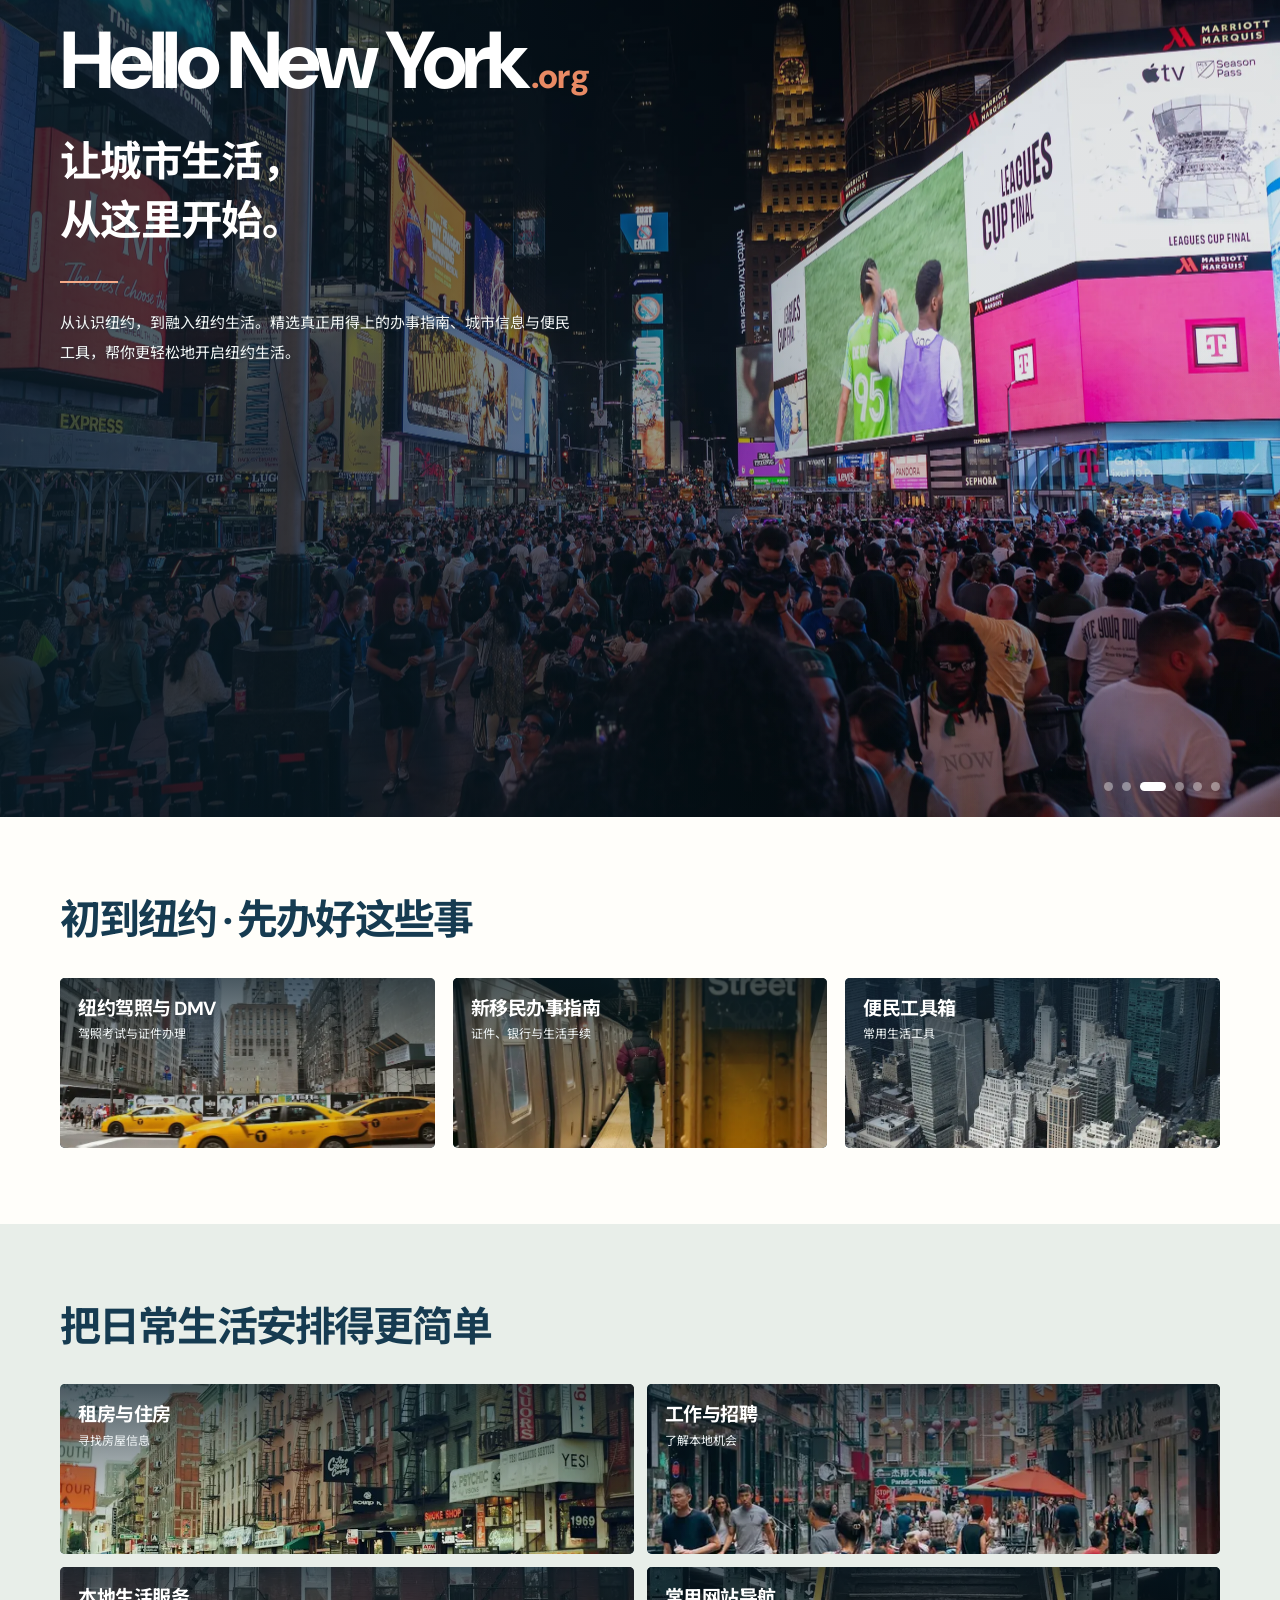
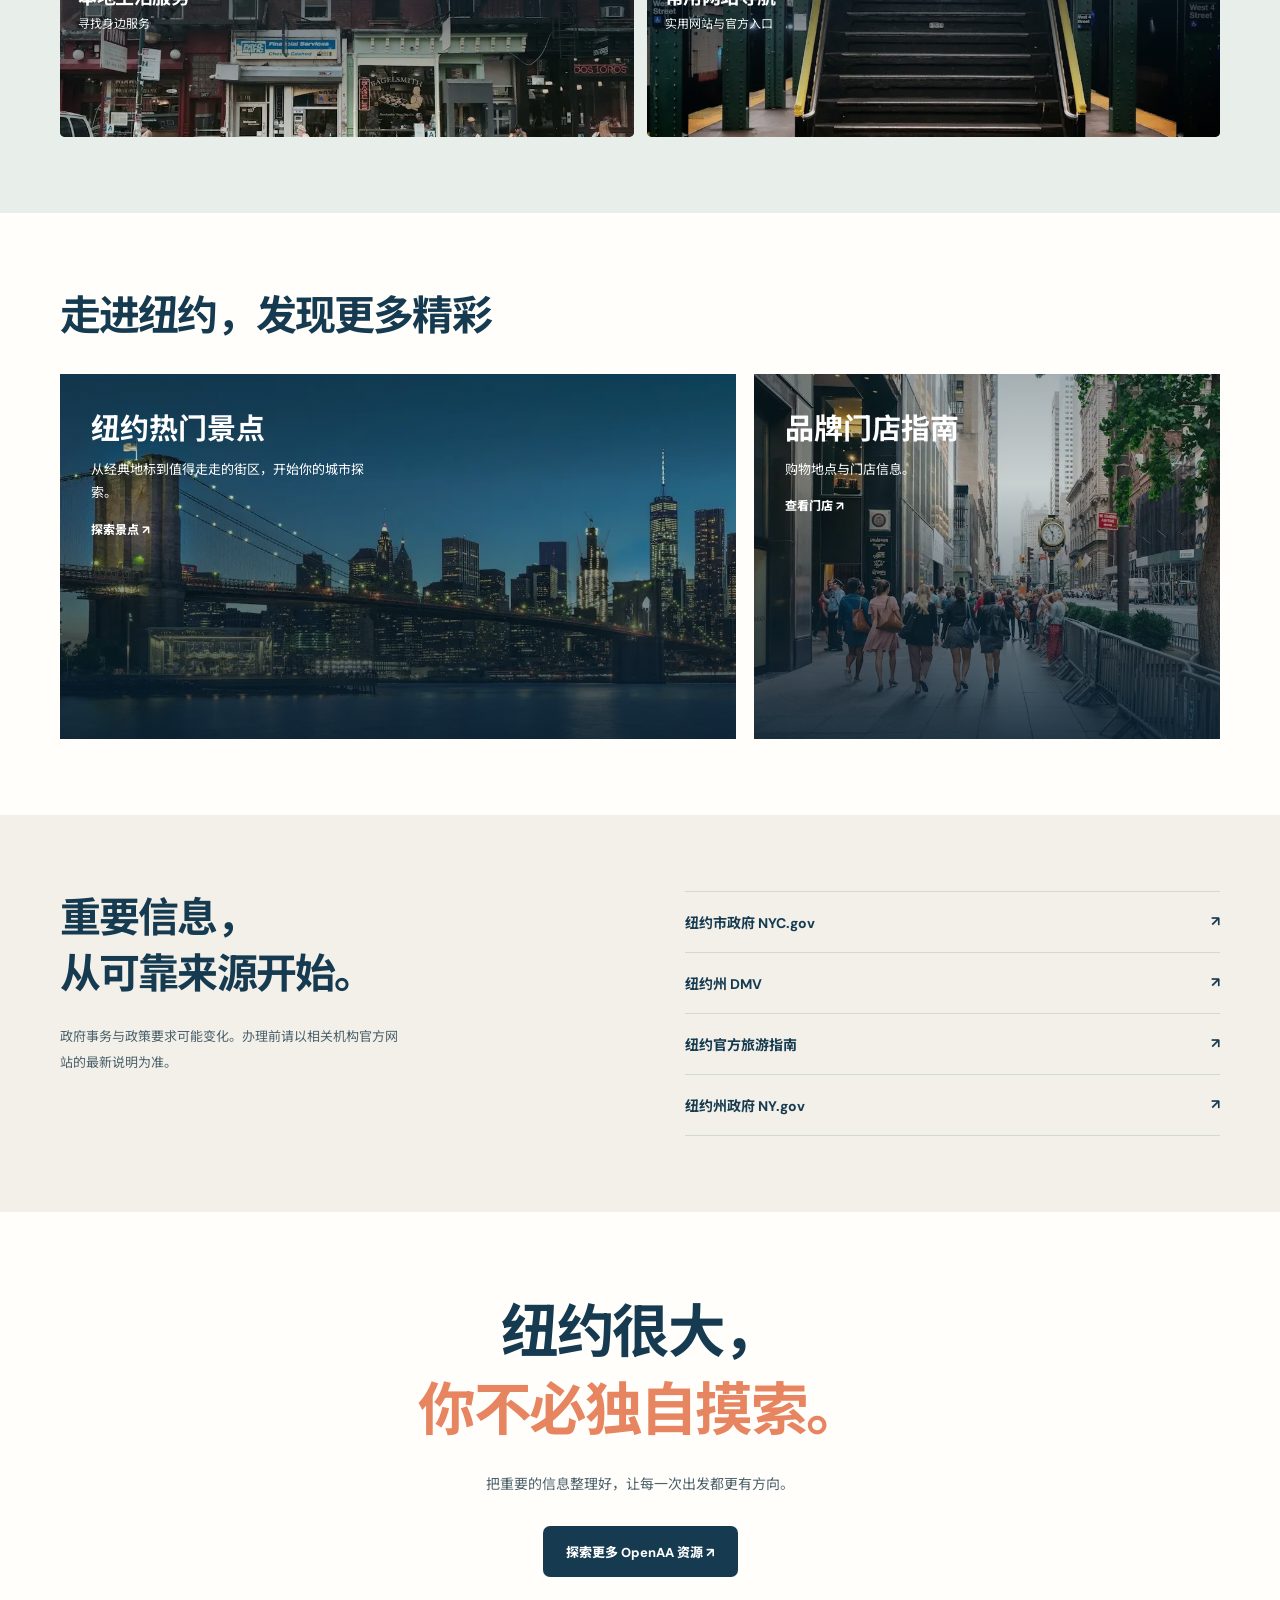
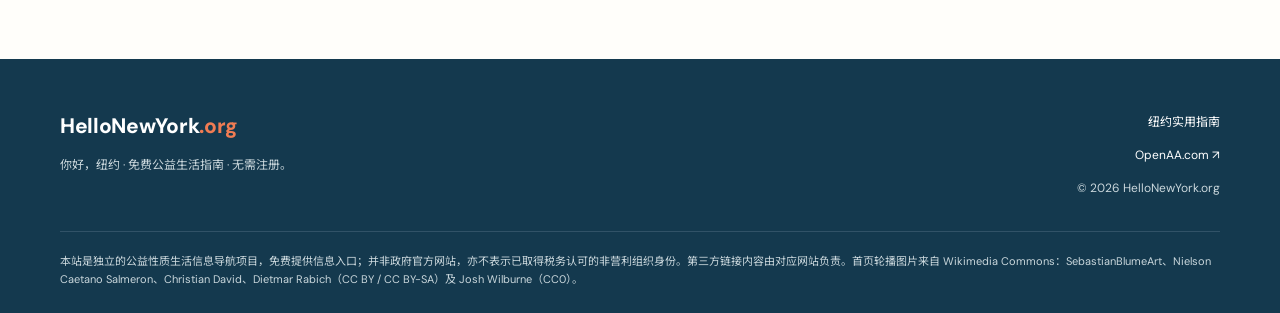
==== index.html @ 88aa9545 "Nav active states: homepage scrollspy, guide-page highlight, sticky category tabs" ====
<!doctype html>
<html lang="zh-CN">
<head>
<meta charset="utf-8"><meta name="viewport" content="width=device-width,initial-scale=1">
<title>HelloNewYork.org｜你好，纽约｜免费公益生活指南</title>
<meta name="description" content="HelloNewYork.org 你好，纽约：免费公益生活信息导航。精选纽约证件办理、交通、住房、城市探索及实用工具，无需注册。">
<meta name="google-site-verification" content="jrJEYKzLjty7WLFFd8R6SQnuFxfJma-jCcTouEdV84M">
<meta name="theme-color" content="#163b51"><link rel="canonical" href="https://hellonewyork.org/">
<link rel="icon" type="image/svg+xml" href="./favicon.svg">
<link rel="icon" type="image/png" sizes="32x32" href="./favicon-32.png">
<link rel="apple-touch-icon" sizes="192x192" href="./icon-192.png">
<link rel="manifest" href="./site.webmanifest">
<link rel="preload" as="image" href="./assets/hero.webp">
<meta property="og:type" content="website"><meta property="og:title" content="HelloNewYork.org｜你好，纽约"><meta property="og:description" content="免费的纽约公益生活指南，从认识纽约，到融入纽约生活。"><meta property="og:url" content="https://hellonewyork.org/">
<meta property="og:image" content="https://hellonewyork.org/og-image.jpg"><meta property="og:image:width" content="1200"><meta property="og:image:height" content="630"><meta property="og:image:alt" content="Hello New York 纽约生活指南分享封面">
<meta name="twitter:card" content="summary_large_image"><meta name="twitter:image" content="https://hellonewyork.org/og-image.jpg">
<link rel="stylesheet" href="./styles.css?v=20261113">
<script type="application/ld+json">{"@context":"https://schema.org","@type":"WebSite","name":"Hello New York","alternateName":"你好，纽约","url":"https://hellonewyork.org/","description":"纽约生活与新移民实用指南","inLanguage":["zh-CN","en"]}</script>
</head>
<body>
<a class="skip" href="#main">跳到正文</a>
<!-- SITE_HEADER -->
<main id="main">
<section class="hero hero-full" id="top" aria-labelledby="hero-heading">
<div class="hero-slides">
<img class="hero-photo is-active" src="./assets/hero.webp" alt="纽约曼哈顿天际线与布鲁克林大桥" width="1800" height="1100" fetchpriority="high">
<img class="hero-photo" src="./assets/hero-liberty.webp" alt="黄昏时分的自由女神像与曼哈顿天际线" width="2560" height="1707" loading="lazy" decoding="async">
<img class="hero-photo" src="./assets/hero-times-square.webp" alt="纽约时代广场夜景与人群" width="2560" height="1707" loading="lazy" decoding="async">
<img class="hero-photo" src="./assets/hero-central-park.webp" alt="中央公园弓桥与湖面" width="2560" height="1707" loading="lazy" decoding="async">
<img class="hero-photo" src="./assets/hero-brooklyn-bridge.webp" alt="布鲁克林大桥步行道与桥塔" width="2560" height="1707" loading="lazy" decoding="async">
<img class="hero-photo" src="./assets/hero-midtown.webp" alt="曼哈顿中城高空全景" width="2560" height="1707" loading="lazy" decoding="async">
</div>
<div class="wrap hero-overlay"><div class="hero-copy">
<h1 id="hero-heading"><span class="hero-english">Hello New York<span class="hero-org">.org</span></span><span class="hero-slogan">让城市生活，<br>从这里开始。</span></h1>
<div class="hero-rule" aria-hidden="true"></div>
<p class="hero-text">从认识纽约，到融入纽约生活。精选真正用得上的办事指南、城市信息与便民工具，帮你更轻松地开启纽约生活。</p>
</div></div>
<div class="hero-dots" aria-label="大图切换">
<button type="button" class="hero-dot is-active" aria-label="第 1 张：曼哈顿天际线与布鲁克林大桥"></button>
<button type="button" class="hero-dot" aria-label="第 2 张：黄昏的自由女神与曼哈顿"></button>
<button type="button" class="hero-dot" aria-label="第 3 张：时代广场夜景"></button>
<button type="button" class="hero-dot" aria-label="第 4 张：中央公园弓桥"></button>
<button type="button" class="hero-dot" aria-label="第 5 张：布鲁克林大桥步行道"></button>
<button type="button" class="hero-dot" aria-label="第 6 张：曼哈顿中城高空全景"></button>
</div>
</section>
<!-- HOME_GUIDE_CATEGORIES -->
<section class="section wrap" id="start"><div class="section-head"><div><h2>初到纽约 · 先办好这些事</h2></div></div>
<div class="cards">
<a class="photo-card" href="https://openaa.com/dmv" target="_blank" rel="noopener"><img src="./assets/dmv.webp" alt="纽约街头行驶的黄色出租车" width="850" height="638" loading="lazy"><div><h3>纽约驾照与 DMV</h3><p>驾照考试与证件办理</p></div><span class="photo-arrow" aria-hidden="true">↗</span></a>
<a class="photo-card" href="https://go.openaa.com/guides/" target="_blank" rel="noopener"><img src="./assets/newcomer.webp" alt="纽约地铁站日常生活场景" width="850" height="638" loading="lazy"><div><h3>新移民办事指南</h3><p>证件、银行与生活手续</p></div><span class="photo-arrow" aria-hidden="true">↗</span></a>
<a class="photo-card" href="https://tools.openaa.com/" target="_blank" rel="noopener"><img src="./assets/tools.webp" alt="俯瞰纽约曼哈顿城市建筑" width="850" height="638" loading="lazy"><div><h3>便民工具箱</h3><p>常用生活工具</p></div><span class="photo-arrow" aria-hidden="true">↗</span></a>
</div></section>
<section class="band" id="life"><div class="wrap"><div class="section-head"><div><h2>把日常生活安排得更简单</h2></div></div><div class="topics">
<a class="photo-card" href="https://openaa.com/housing" target="_blank" rel="noopener"><img src="./assets/housing.webp" alt="纽约街区住宅与临街商铺" width="950" height="633" loading="lazy"><div><h3>租房与住房</h3><p>寻找房屋信息</p></div><span class="photo-arrow" aria-hidden="true">↗</span></a>
<a class="photo-card" href="https://openaa.com/jobs" target="_blank" rel="noopener"><img src="./assets/jobs.webp" alt="纽约华埠街道上的餐饮与社区活动" width="950" height="633" loading="lazy"><div><h3>工作与招聘</h3><p>了解本地机会</p></div><span class="photo-arrow" aria-hidden="true">↗</span></a>
<a class="photo-card" href="https://openaa.com/services" target="_blank" rel="noopener"><img src="./assets/services.webp" alt="纽约社区街道与本地商店" width="950" height="633" loading="lazy"><div><h3>本地生活服务</h3><p>寻找身边服务</p></div><span class="photo-arrow" aria-hidden="true">↗</span></a>
<a class="photo-card" href="https://openaa.com/navigation" target="_blank" rel="noopener"><img src="./assets/navigation.webp" alt="纽约地铁站出入口及线路标识" width="950" height="633" loading="lazy"><div><h3>常用网站导航</h3><p>实用网站与官方入口</p></div><span class="photo-arrow" aria-hidden="true">↗</span></a>
</div></div></section>
<section class="section wrap" id="explore"><div class="section-head"><div><h2>走进纽约，发现更多精彩</h2></div></div><div class="explore-grid">
<a class="feature big" href="https://tools.openaa.com/usa/nyc-attractions/" target="_blank" rel="noopener"><img src="./assets/attractions.webp" alt="夜色中的布鲁克林大桥与曼哈顿天际线" loading="lazy" width="1100" height="750"><div><h3>纽约热门景点</h3><p>从经典地标到值得走走的街区，开始你的城市探索。</p><span>探索景点 ↗</span></div></a>
<a class="feature small" href="https://tools.openaa.com/usa/brand-stores/" target="_blank" rel="noopener"><img src="./assets/shopping.webp" alt="纽约第五大道购物街道与行人" loading="lazy" width="900" height="750"><div><h3>品牌门店指南</h3><p>购物地点与门店信息。</p><span>查看门店 ↗</span></div></a>
</div></section>
<section class="resources" id="resources"><div class="wrap resource-grid"><div><h2>重要信息，<br>从可靠来源开始。</h2><p>政府事务与政策要求可能变化。办理前请以相关机构官方网站的最新说明为准。</p></div><div class="resource-links">
<a href="https://www.nyc.gov/" target="_blank" rel="noopener"><span>纽约市政府 NYC.gov</span><span>↗</span></a>
<a href="https://dmv.ny.gov/" target="_blank" rel="noopener"><span>纽约州 DMV</span><span>↗</span></a>
<a href="https://www.nyctourism.com/" target="_blank" rel="noopener"><span>纽约官方旅游指南</span><span>↗</span></a>
<a href="https://www.ny.gov/" target="_blank" rel="noopener"><span>纽约州政府 NY.gov</span><span>↗</span></a>
</div></div></section>
<section class="closing wrap"><h2>纽约很大，<br><i>你不必独自摸索。</i></h2><p>把重要的信息整理好，让每一次出发都更有方向。</p><a class="button primary" href="https://go.openaa.com/" target="_blank" rel="noopener">探索更多 OpenAA 资源 ↗</a></section>
</main>
<footer><div class="wrap foot"><div><a class="foot-logo" href="#top">HelloNewYork<span class="org-suffix">.org</span></a><p>你好，纽约 · 免费公益生活指南 · 无需注册。</p></div><div class="footer-right"><a href="/topics/">纽约实用指南</a><a href="https://openaa.com/" target="_blank" rel="noopener">OpenAA.com ↗</a><span>© <span id="year">2026</span> HelloNewYork.org</span></div></div><div class="wrap disclaimer">本站是独立的公益性质生活信息导航项目，免费提供信息入口；并非政府官方网站，亦不表示已取得税务认可的非营利组织身份。第三方链接内容由对应网站负责。首页轮播图片来自 Wikimedia Commons：SebastianBlumeArt、Nielson Caetano Salmeron、Christian David、Dietmar Rabich（CC BY / CC BY-SA）及 Josh Wilburne（CC0）。</div></footer>
<script src="./script.js?v=20261113" defer></script>
</body></html>
---- styles.css ----
@import url('https://fonts.googleapis.com/css2?family=DM+Sans:wght@400;500;600;700;800&family=Noto+Sans+SC:wght@400;500;600;700;800&display=swap');
:root{--ink:#163b51;--ink2:#25566b;--cream:#f8f6f0;--paper:#fffefa;--orange:#f07c53;--line:#e0e4e1;--muted:#697e87}
*{box-sizing:border-box}
html{scroll-behavior:smooth;scroll-padding-top:90px}
body{margin:0;background:var(--paper);color:var(--ink);font-family:'DM Sans','Noto Sans SC',sans-serif;-webkit-font-smoothing:antialiased}
a{color:inherit;text-decoration:none}
button,a{-webkit-tap-highlight-color:transparent}
a:focus-visible{outline:3px solid var(--orange);outline-offset:4px}
.wrap{width:min(1160px,calc(100% - 48px));margin:auto}
.skip{position:absolute;top:-60px;left:12px;background:white;padding:12px;z-index:20}
.skip:focus{top:10px}
.topbar{position:sticky;top:0;z-index:10;background:rgba(255,254,250,.96);backdrop-filter:blur(16px);border-bottom:1px solid #e7e8e2}
.nav{display:flex;align-items:center;justify-content:space-between;height:82px;gap:24px}
.brand{display:flex;align-items:center;gap:12px;white-space:nowrap}
.brandwords{display:grid;line-height:1.1;gap:6px}
.brandwords b{font-size:14px;letter-spacing:.11em}
.brandwords small{font-size:11px;color:var(--muted);letter-spacing:.24em}
.nav nav{display:flex;gap:33px;align-items:center;font-size:13px;font-weight:700}
.nav nav a:hover,.footer-right a:hover{color:var(--orange)}
.nav-cta{border:1px solid var(--ink);border-radius:50px;padding:10px 20px;font-size:13px;font-weight:800;white-space:nowrap}
.nav-cta:hover{background:var(--ink);color:white}
.hero{background:#f2f1e9;overflow:hidden}
.hero-copy{padding:102px 20px 80px 0;z-index:1}
h1,h2,h3,p{margin-top:0}
h1{font-size:clamp(43px,5.1vw,74px);line-height:1.22;letter-spacing:-.055em;margin:27px 0 25px;font-weight:800}
h1 em{font-style:normal;color:var(--orange)}
.hero-text{font-size:15px;line-height:2;max-width:480px;color:#486777}
.button{display:inline-flex;align-items:center;justify-content:space-between;gap:20px;padding:16px 23px;border-radius:7px;font-size:13px;font-weight:800;transition:transform .2s}
.button:hover{transform:translateY(-2px)}
.primary{background:var(--ink);color:white}
.secondary{border:1px solid var(--ink);color:var(--ink)}
.section h2,.band h2,.resources h2,.closing h2{font-size:clamp(28px,3.2vw,43px);line-height:1.36;letter-spacing:-.045em;margin:0}
.section{padding:95px 0}
.section-head{display:flex;justify-content:space-between;align-items:end;gap:20px;margin-bottom:36px}
.cards{display:grid;grid-template-columns:repeat(3,1fr);gap:18px}
.band{background:#e8eee9;padding:92px 0}
.topics{display:grid;grid-template-columns:repeat(2,1fr);gap:13px}
.topics a{background:#fffefa;padding:25px;display:flex;align-items:center;gap:22px;min-height:103px;transition:background .2s}
.topics a:hover{background:#f7d9c7}
.topics a span:nth-child(2){display:grid;gap:8px}
.explore-grid{display:grid;grid-template-columns:1.45fr 1fr;gap:18px}
.feature{display:flex;flex-direction:column;justify-content:space-between;min-height:365px;padding:31px;position:relative;overflow:hidden}
.feature:before{content:"";position:absolute;inset:0;opacity:.35;background:repeating-linear-gradient(110deg,transparent 0 55px,#fff4 56px 58px,transparent 59px 90px);pointer-events:none}
.feature.big{background:#1e5067;color:#fff}
.feature.small{background:#e4a580;color:#173d51}
.feature h3{font-size:29px;margin:0 0 10px;position:relative}
.feature p{font-size:13px;line-height:1.8;max-width:280px;position:relative}
.feature div>span{font-size:12px;font-weight:800;position:relative}
.resources{background:#f3f0e9;padding:95px 0}
.resource-grid{display:grid;grid-template-columns:1fr 1fr;gap:90px}
.resources p{color:var(--muted);font-size:13px;max-width:350px;line-height:2;margin-top:22px}
.resource-links a{padding:20px 0;border-bottom:1px solid #d1d9d5;display:flex;justify-content:space-between;gap:20px;font-weight:700;font-size:14px}
.resource-links a:first-child{border-top:1px solid #d1d9d5}
.resource-links a:hover{color:var(--orange)}
.closing{text-align:center;padding:115px 0}
.closing h2{font-size:clamp(35px,4.5vw,59px)}
.closing h2 i{color:#e78561;font-style:normal}
.closing p{font-size:14px;color:var(--muted);margin:22px 0 33px}
footer{background:#14394e;color:#fff;padding:53px 0 24px}
.foot{display:flex;justify-content:space-between;gap:30px}
.foot-logo{font-weight:800;font-size:21px;letter-spacing:.05em}
.foot-logo span{color:var(--orange)}
.foot p{font-size:12px;color:#a8bdc5;margin:15px 0 0}
.footer-right{display:flex;flex-direction:column;text-align:right;gap:17px;font-size:12px}
.footer-right span{color:#a8bdc5}
.disclaimer{border-top:1px solid #315267;margin-top:35px;padding-top:20px;font-size:11px;color:#93aeba;line-height:1.7}
@media(max-width:900px){
.nav nav{gap:15px}
.nav nav a{font-size:12px}
.hero-copy{padding-top:85px}
}
@media(max-width:700px){
.wrap{width:min(100% - 36px,560px)}
.nav{height:68px}
.nav nav{display:none}
.nav-cta{padding:9px 13px;font-size:12px}
.hero-copy{padding:56px 0 40px}
.hero-text{font-size:14px}
.section{padding:65px 0}
.section-head{align-items:start}
.cards,.topics,.explore-grid,.resource-grid{grid-template-columns:1fr}
.band,.resources{padding:65px 0}
.topics a{padding:20px;min-height:87px}
.feature{min-height:280px}
.feature.small{min-height:230px}
.resource-grid{gap:28px}
.closing{padding:85px 0}
.foot{flex-direction:column}
.footer-right{text-align:left}
.disclaimer{margin-top:30px}
}
@media(prefers-reduced-motion:reduce){
html{scroll-behavior:auto}
*,*:before,*:after{transition:none!important}
}
.brandwords b{font-size:16px;letter-spacing:.055em}
.brandwords small{font-size:12px;letter-spacing:.18em}
.feature>img{position:absolute;inset:0;width:100%;height:100%;object-fit:cover;transition:transform .35s ease}
.feature:hover>img{transform:scale(1.035)}
.feature:after{content:"";position:absolute;inset:0;background:linear-gradient(180deg,rgba(9,32,49,.35),rgba(9,32,49,.2) 30%,rgba(9,32,49,.87));pointer-events:none}
.feature.small,.feature.big{color:white}
.feature>div{position:relative;z-index:1}
.feature:before{display:none}
@media(max-width:700px){
.brandwords b{font-size:14px;letter-spacing:.035em}
.brandwords small{font-size:11px}
}
.brandwords{gap:5px}
.brandwords b{font-size:19px;letter-spacing:.035em}
.brandwords small{font-size:11px;letter-spacing:.22em}
.hero-full{position:relative;isolation:isolate;min-height:100vh;min-height:100svh;background:#183949;display:flex;align-items:stretch}
.hero-full .hero-photo{position:absolute;inset:0;width:100%;height:100%;object-fit:cover;object-position:center 48%;z-index:-2}
.hero-full:before{content:"";position:absolute;inset:0;z-index:-1;background:linear-gradient(90deg,rgba(8,28,39,.79) 0%,rgba(8,28,39,.55) 38%,rgba(8,28,39,.1) 76%),linear-gradient(0deg,rgba(8,28,39,.23),transparent 60%)}
.hero-full .hero-overlay{display:flex;align-items:flex-start;width:min(1160px,calc(100% - 48px))}
.hero-full .hero-copy{padding:54px 0 94px;max-width:750px;color:#fff}
.hero-full h1{margin:0;letter-spacing:0;line-height:1.22}
.hero-full .hero-english{display:block;font-family:'DM Sans',sans-serif;font-size:clamp(46px,6.3vw,90px);font-weight:800;letter-spacing:-.065em;line-height:1.07;margin-bottom:29px}
.hero-full .hero-slogan{display:block;font-size:clamp(30px,3.25vw,46px);font-weight:700;letter-spacing:-.04em;line-height:1.42}
.hero-full .hero-rule{height:2px;width:58px;background:#f5aa88;margin:30px 0 25px}
.hero-full .hero-text{max-width:520px;font-size:15px;line-height:2;color:#f4f7f6;margin:0;text-wrap:pretty;text-shadow:0 1px 3px #17374780}
.section.wrap{padding-top:76px;padding-bottom:76px}
.section-head{margin-bottom:29px}
.band,.resources{padding-top:76px;padding-bottom:76px}
.closing{padding:82px 0}
@media(max-width:700px){
.brandwords b{font-size:16px}
.brandwords small{font-size:10px}
.hero-full{min-height:560px}
.hero-full .hero-overlay{width:calc(100% - 36px)}
.hero-full .hero-photo{object-position:57% center}
.hero-full:before{background:linear-gradient(90deg,rgba(8,28,39,.77),rgba(8,28,39,.35)),linear-gradient(0deg,rgba(8,28,39,.45),transparent 65%)}
.hero-full .hero-copy{padding:42px 0 64px;max-width:100%}
.hero-full .hero-english{font-size:clamp(43px,10.4vw,64px);margin-bottom:29px}
.hero-full .hero-slogan{font-size:clamp(29px,7vw,37px)}
.hero-full .hero-rule{margin:25px 0 20px}
.hero-full .hero-text{font-size:14px;line-height:1.95;max-width:340px}
.section.wrap{padding-top:56px;padding-bottom:56px}
.band,.resources{padding-top:60px;padding-bottom:60px}
}
.nav-cta{border:0;border-radius:0;padding:9px 0;background:transparent;color:var(--ink);font-size:14px;font-weight:700;letter-spacing:.015em}
.nav-cta:hover{background:transparent;color:var(--orange)}
@media(max-width:700px){
.nav-cta{padding:8px 0;font-size:13px}
}
.photo-card{display:flex;flex-direction:column;justify-content:flex-end;align-items:flex-start;position:relative;isolation:isolate;overflow:hidden;min-height:265px;padding:25px;color:white;background:#274d60;transition:transform .2s ease}
.photo-card>img{position:absolute;inset:0;z-index:-2;width:100%;height:100%;object-fit:cover;transition:transform .4s ease}
.photo-card:before{content:"";position:absolute;inset:0;z-index:-1;background:linear-gradient(0deg,rgba(7,26,38,.85) 0%,rgba(7,26,38,.25) 50%,rgba(7,26,38,.08) 100%)}
.photo-card:hover>img{transform:scale(1.04)}
.photo-card h3{font-size:22px;line-height:1.35;margin:0 0 7px;letter-spacing:-.025em}
.photo-card p{font-size:13px;line-height:1.6;margin:0;color:#f0f5f6}
.photo-card>div{position:relative;z-index:1;padding-right:24px}
.photo-arrow{position:absolute;right:21px;top:19px;font-size:20px;line-height:1;color:white;z-index:1}
.topics a.photo-card{display:flex;align-items:flex-start;justify-content:flex-end;gap:0;min-height:260px;padding:27px;color:white;background:#274d60}
.topics a.photo-card:hover{background:#274d60}
.topics .photo-card h3{font-size:23px}
@media(max-width:700px){
.cards{grid-template-columns:repeat(2,minmax(0,1fr));gap:12px}
.photo-card{min-height:206px;padding:15px}
.photo-card h3{font-size:17px}
.photo-card p{font-size:11px}
.photo-arrow{right:12px;top:12px;font-size:17px}
.topics{grid-template-columns:repeat(2,minmax(0,1fr));gap:12px}
.topics a.photo-card{min-height:196px;padding:15px}
.topics .photo-card h3{font-size:17px}
.topics .photo-card p{font-size:11px}
}
.cards .photo-card,.topics a.photo-card{min-height:0;height:170px;padding:18px;justify-content:flex-start;align-items:flex-start;border-radius:5px}
.photo-card:before{background:linear-gradient(180deg,rgba(7,26,38,.73) 0%,rgba(7,26,38,.4) 44%,rgba(7,26,38,.02) 100%)}
.photo-card h3,.topics .photo-card h3{font-size:19px;margin-bottom:5px}
.photo-card p,.topics .photo-card p{font-size:12px;line-height:1.4}
.photo-card>div{padding-right:0;max-width:95%}
.photo-arrow{display:none}
@media(max-width:700px){
.cards .photo-card,.topics a.photo-card{height:127px;padding:12px;border-radius:4px}
.photo-card h3,.topics .photo-card h3{font-size:15px;line-height:1.25;margin-bottom:5px}
.photo-card p,.topics .photo-card p{font-size:10px;line-height:1.3}
}
.hero-full{min-height:500px}
.hero-full .hero-photo{object-position:center 68%}
.hero-full .hero-overlay{align-self:flex-start}
.hero-full .hero-copy{padding:20px 0 40px}
@media(max-width:700px){
.hero-full{min-height:500px}
.hero-full .hero-photo{object-position:60% 67%}
.hero-full .hero-copy{padding:18px 0 38px}
}
.hero-full{position:relative}
.hero-full .hero-overlay{position:absolute;top:0;left:50%;transform:translateX(-50%);margin:0;display:block;height:auto;z-index:2}
.hero-full .hero-copy{padding-top:18px;margin:0}
@media(max-width:700px){
.hero-full .hero-copy{padding-top:14px}
}
.mobile-nav{display:none}
@media(max-width:700px){
html{scroll-padding-top:122px}
.mobile-nav{display:flex;align-items:center;justify-content:space-around;gap:4px;padding:0 12px 11px;overflow-x:auto;white-space:nowrap;scrollbar-width:none}
.mobile-nav::-webkit-scrollbar{display:none}
.mobile-nav a{flex:0 0 auto;font-size:12px;font-weight:700;color:var(--ink);padding:9px 8px;border-radius:4px}
.mobile-nav a:hover,.mobile-nav a:focus-visible{color:#a64e30;background:#f3f0e9}
}
.resources p,.closing p{color:#4b616b}
.foot p,.footer-right span,.disclaimer{color:#cad7dc}
.org-suffix,.hero-org{color:#e88a64}
.brandwords b{font-size:19px;letter-spacing:-.025em}
.brandwords small{font-size:10px;letter-spacing:.05em}
.hero-full .hero-org{display:inline-block;font-size:.43em;font-weight:800;letter-spacing:-.02em;margin-left:5px;vertical-align:baseline}
.foot-logo{letter-spacing:-.015em}
@media(max-width:700px){
 .brandwords b{font-size:16px}
 .brandwords small{font-size:9px}
 .hero-full .hero-english{font-size:clamp(37px,9vw,60px);white-space:nowrap}
 .hero-full .hero-org{margin-left:3px}
}

/* ===== Guide article pages (added 2026-11-07) ===== */
.cards.four{grid-template-columns:repeat(4,1fr)}
@media(max-width:900px){.cards.four{grid-template-columns:repeat(2,1fr)}}
.guide-head{background:#183949;color:#fff;padding:64px 0 50px}
.guide-head .crumbs{font-size:12px;color:#b9cbd4;margin-bottom:20px}
.guide-head .crumbs a:hover{color:var(--orange)}
.guide-head h1{font-size:clamp(30px,4vw,46px);margin:0 0 16px;letter-spacing:-.03em;line-height:1.3}
.guide-head .lead{font-size:15px;line-height:1.95;color:#e8f0f2;max-width:640px;margin:0}
.guide-head .meta{margin-top:18px;font-size:12px;color:#9fb6c0}
.prose{max-width:820px;padding:56px 0 64px}
.prose h2{font-size:24px;line-height:1.4;margin:42px 0 14px;letter-spacing:-.02em}
.prose h2:first-child{margin-top:0}
.prose h3{font-size:17px;margin:26px 0 8px}
.prose p{font-size:15px;line-height:1.95;color:#33474f;margin:0 0 14px}
.prose ul,.prose ol{font-size:15px;line-height:1.95;color:#33474f;margin:0 0 14px;padding-left:22px}
.prose li{margin-bottom:6px}
.prose a{color:#0b5cad;text-decoration:underline;text-underline-offset:3px}
.quickbox{background:#f3f0e9;border:1px solid var(--line);border-radius:8px;padding:20px 22px;margin:0 0 32px}
.quickbox b{display:block;margin-bottom:8px;font-size:14px}
.quickbox a{display:inline-block;margin:4px 16px 4px 0;font-size:14px;font-weight:700}
.cta-box{background:#e8eee9;border-radius:8px;padding:26px;margin:40px 0 0}
.cta-box h2{margin-top:0}
.cta-box p:last-child{margin-bottom:0}
@media(max-width:700px){
.guide-head{padding:44px 0 36px}
.prose{padding:38px 0 48px}
.prose h2{font-size:21px}
}

/* Homepage guide categories */
.home-guides{padding:clamp(32px,5vw,56px) 0 0}
.home-guides .section-head{align-items:center;gap:12px;margin-bottom:18px}
.home-guides h2{font-size:clamp(23px,3.2vw,34px)}
.home-guides-all{font-size:13px;font-weight:700;white-space:nowrap;text-decoration:underline;text-underline-offset:3px}
.home-guides-credits{margin-top:10px;color:var(--muted);font-size:12px}
.home-guides-credits summary{cursor:pointer;width:fit-content}
.home-guides-credits a{text-decoration:underline;text-underline-offset:2px}

/* hero slideshow (2026-11-09) */
.hero-full{min-height:calc(100vh - 83px);min-height:calc(100svh - 83px)}
@media(max-width:700px){.hero-full{min-height:500px}}
.hero-slides{position:absolute;inset:0;z-index:-2;overflow:hidden}
.hero-full .hero-photo{opacity:0;transition:opacity 1.1s ease;z-index:0}
.hero-full .hero-photo.is-active{opacity:1;z-index:1}
.hero-dots{position:absolute;bottom:26px;right:max(24px,calc((100% - 1160px)/2));display:flex;gap:9px;z-index:3}
.hero-dot{width:9px;height:9px;border-radius:999px;border:0;padding:0;background:rgba(255,255,255,.4);cursor:pointer;transition:width .35s ease,background .35s ease}
.hero-dot.is-active{width:26px;background:#fff}
@media(max-width:700px){.hero-dots{bottom:18px;right:18px}}
@media (prefers-reduced-motion: reduce){.hero-full .hero-photo{transition:none}}

/* Mobile: brand row scrolls away with the page; the section nav sticks on its own */
@media(max-width:700px){
.topbar{position:static;border-bottom:0}
.mobile-nav{position:sticky;top:0;z-index:10;background:rgba(255,254,250,.96);backdrop-filter:blur(16px);-webkit-backdrop-filter:blur(16px);border-bottom:1px solid #e7e8e2;padding:8px 12px}
html{scroll-padding-top:56px}
}

/* Header nav active state: scrollspy on the homepage, current page on guide pages */
.nav nav a.nav-current, .nav nav a[aria-current="page"]{color:var(--orange);box-shadow:inset 0 -2px 0 var(--orange)}
.mobile-nav a.nav-current, .mobile-nav a[aria-current="page"]{color:#a64e30;background:#f3f0e9}
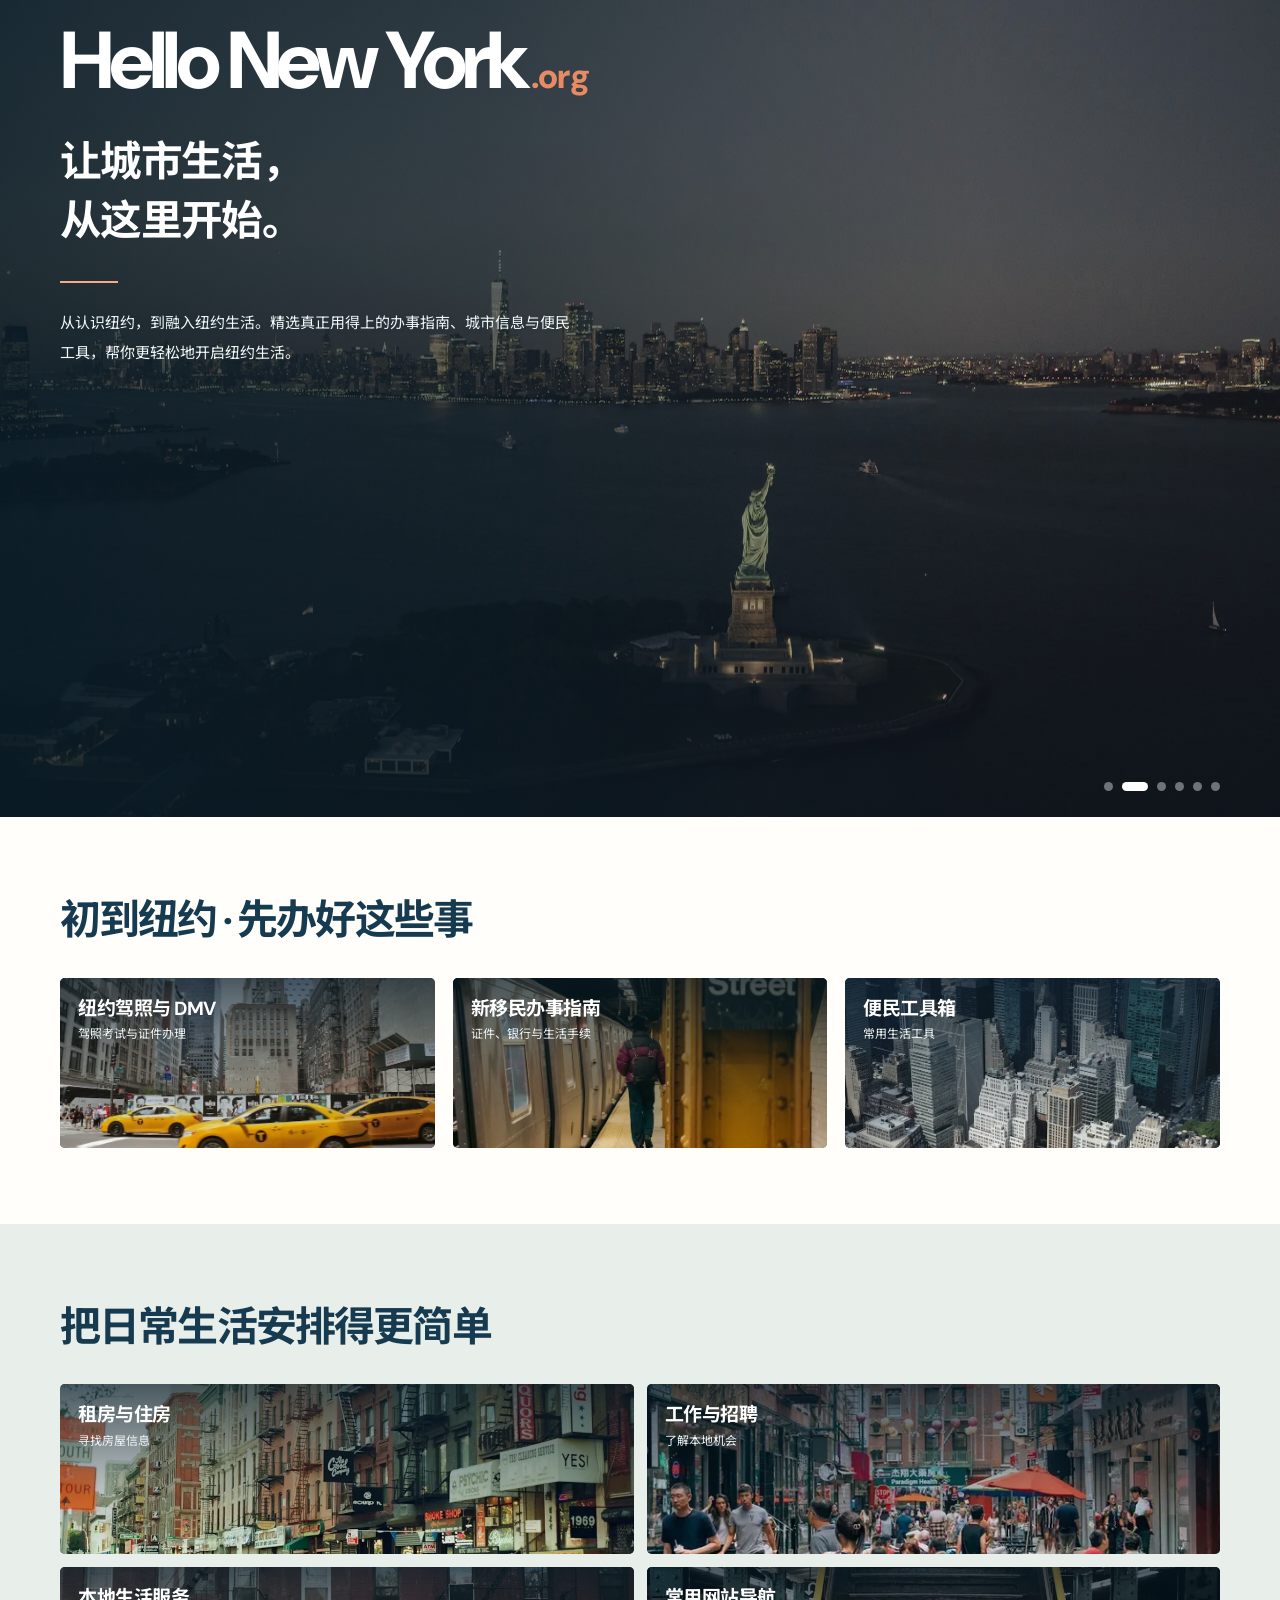
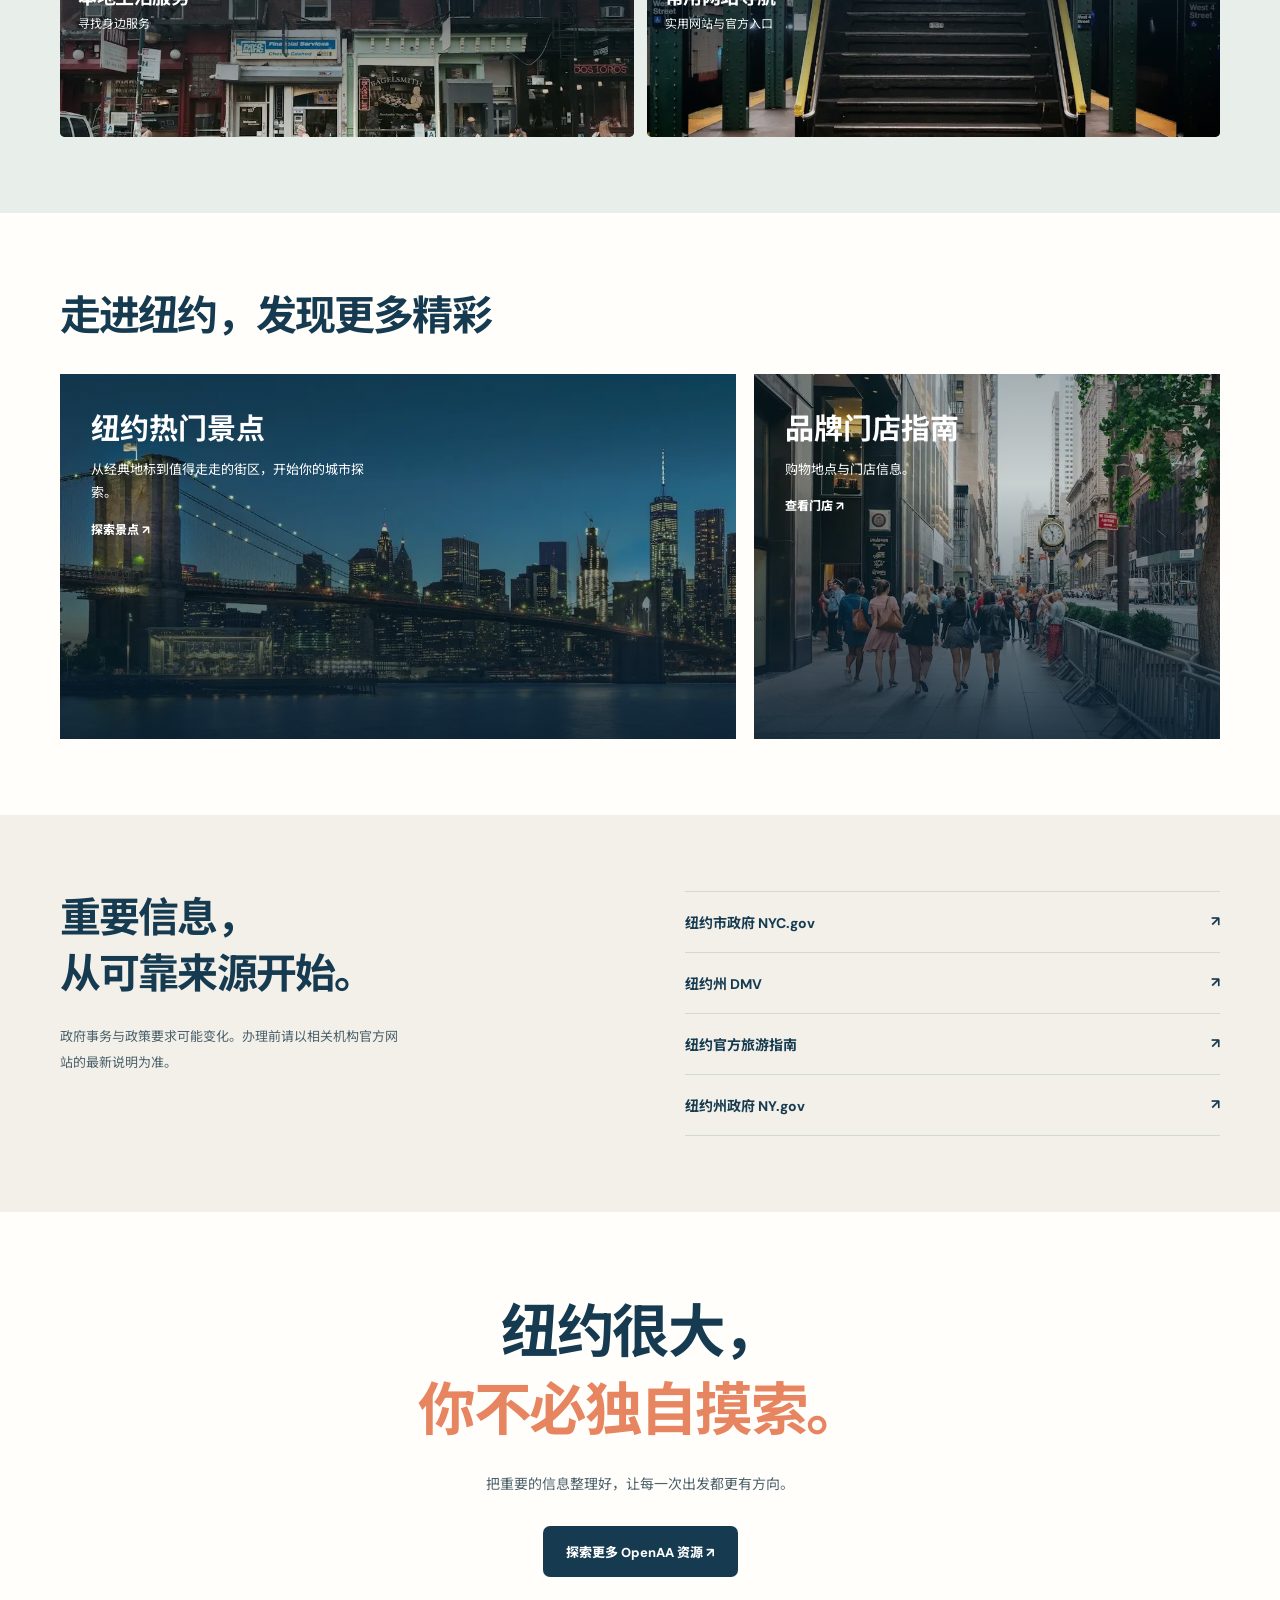
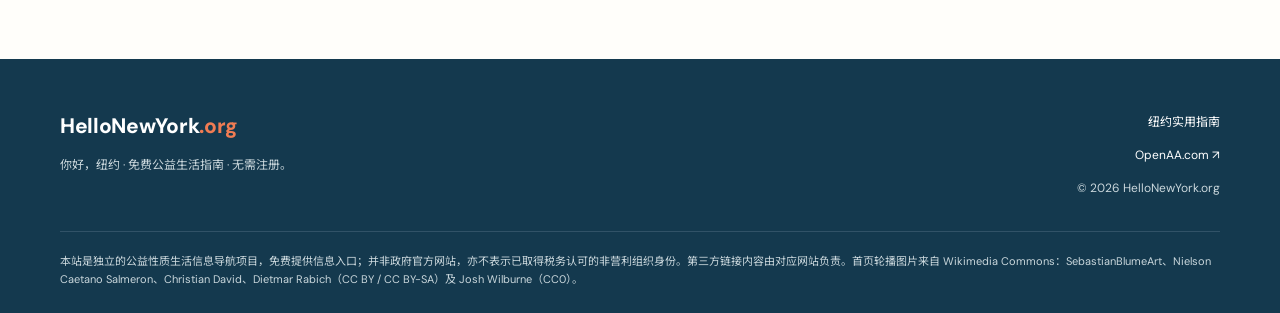
==== commit d0c48d49: "Guides nav first pointing at homepage section; add share button by Go.OpenAA" ====
--- a/index.html
+++ b/index.html
@@ -14,7 +14,7 @@
 <meta property="og:type" content="website"><meta property="og:title" content="HelloNewYork.org｜你好，纽约"><meta property="og:description" content="免费的纽约公益生活指南，从认识纽约，到融入纽约生活。"><meta property="og:url" content="https://hellonewyork.org/">
 <meta property="og:image" content="https://hellonewyork.org/og-image.jpg"><meta property="og:image:width" content="1200"><meta property="og:image:height" content="630"><meta property="og:image:alt" content="Hello New York 纽约生活指南分享封面">
 <meta name="twitter:card" content="summary_large_image"><meta name="twitter:image" content="https://hellonewyork.org/og-image.jpg">
-<link rel="stylesheet" href="./styles.css?v=20261113">
+<link rel="stylesheet" href="./styles.css?v=20261115">
 <script type="application/ld+json">{"@context":"https://schema.org","@type":"WebSite","name":"Hello New York","alternateName":"你好，纽约","url":"https://hellonewyork.org/","description":"纽约生活与新移民实用指南","inLanguage":["zh-CN","en"]}</script>
 </head>
 <body>
@@ -70,5 +70,5 @@
 <section class="closing wrap"><h2>纽约很大，<br><i>你不必独自摸索。</i></h2><p>把重要的信息整理好，让每一次出发都更有方向。</p><a class="button primary" href="https://go.openaa.com/" target="_blank" rel="noopener">探索更多 OpenAA 资源 ↗</a></section>
 </main>
 <footer><div class="wrap foot"><div><a class="foot-logo" href="#top">HelloNewYork<span class="org-suffix">.org</span></a><p>你好，纽约 · 免费公益生活指南 · 无需注册。</p></div><div class="footer-right"><a href="/topics/">纽约实用指南</a><a href="https://openaa.com/" target="_blank" rel="noopener">OpenAA.com ↗</a><span>© <span id="year">2026</span> HelloNewYork.org</span></div></div><div class="wrap disclaimer">本站是独立的公益性质生活信息导航项目，免费提供信息入口；并非政府官方网站，亦不表示已取得税务认可的非营利组织身份。第三方链接内容由对应网站负责。首页轮播图片来自 Wikimedia Commons：SebastianBlumeArt、Nielson Caetano Salmeron、Christian David、Dietmar Rabich（CC BY / CC BY-SA）及 Josh Wilburne（CC0）。</div></footer>
-<script src="./script.js?v=20261113" defer></script>
+<script src="./script.js?v=20261115" defer></script>
 </body></html>
--- a/styles.css
+++ b/styles.css
@@ -272,3 +272,13 @@
 /* Header nav active state: scrollspy on the homepage, current page on guide pages */
 .nav nav a.nav-current, .nav nav a[aria-current="page"]{color:var(--orange);box-shadow:inset 0 -2px 0 var(--orange)}
 .mobile-nav a.nav-current, .mobile-nav a[aria-current="page"]{color:#a64e30;background:#f3f0e9}
+
+/* Share button in the header, next to Go.OpenAA */
+.nav-actions{display:flex;align-items:center;gap:10px}
+.share-btn{display:inline-flex;align-items:center;justify-content:center;width:38px;height:38px;border:1px solid var(--ink);border-radius:50%;background:transparent;color:var(--ink);cursor:pointer;flex:0 0 auto;padding:0}
+.share-btn:hover{background:var(--ink);color:#fff}
+.share-tip{position:fixed;left:50%;bottom:28px;transform:translateX(-50%) translateY(10px);background:#163b51;color:#fff;font-size:13px;font-weight:700;padding:9px 16px;border-radius:50px;opacity:0;pointer-events:none;transition:opacity .25s,transform .25s;z-index:50}
+.share-tip.show{opacity:1;transform:translateX(-50%) translateY(0)}
+@media(max-width:700px){
+.share-btn{width:34px;height:34px;border:0}
+}
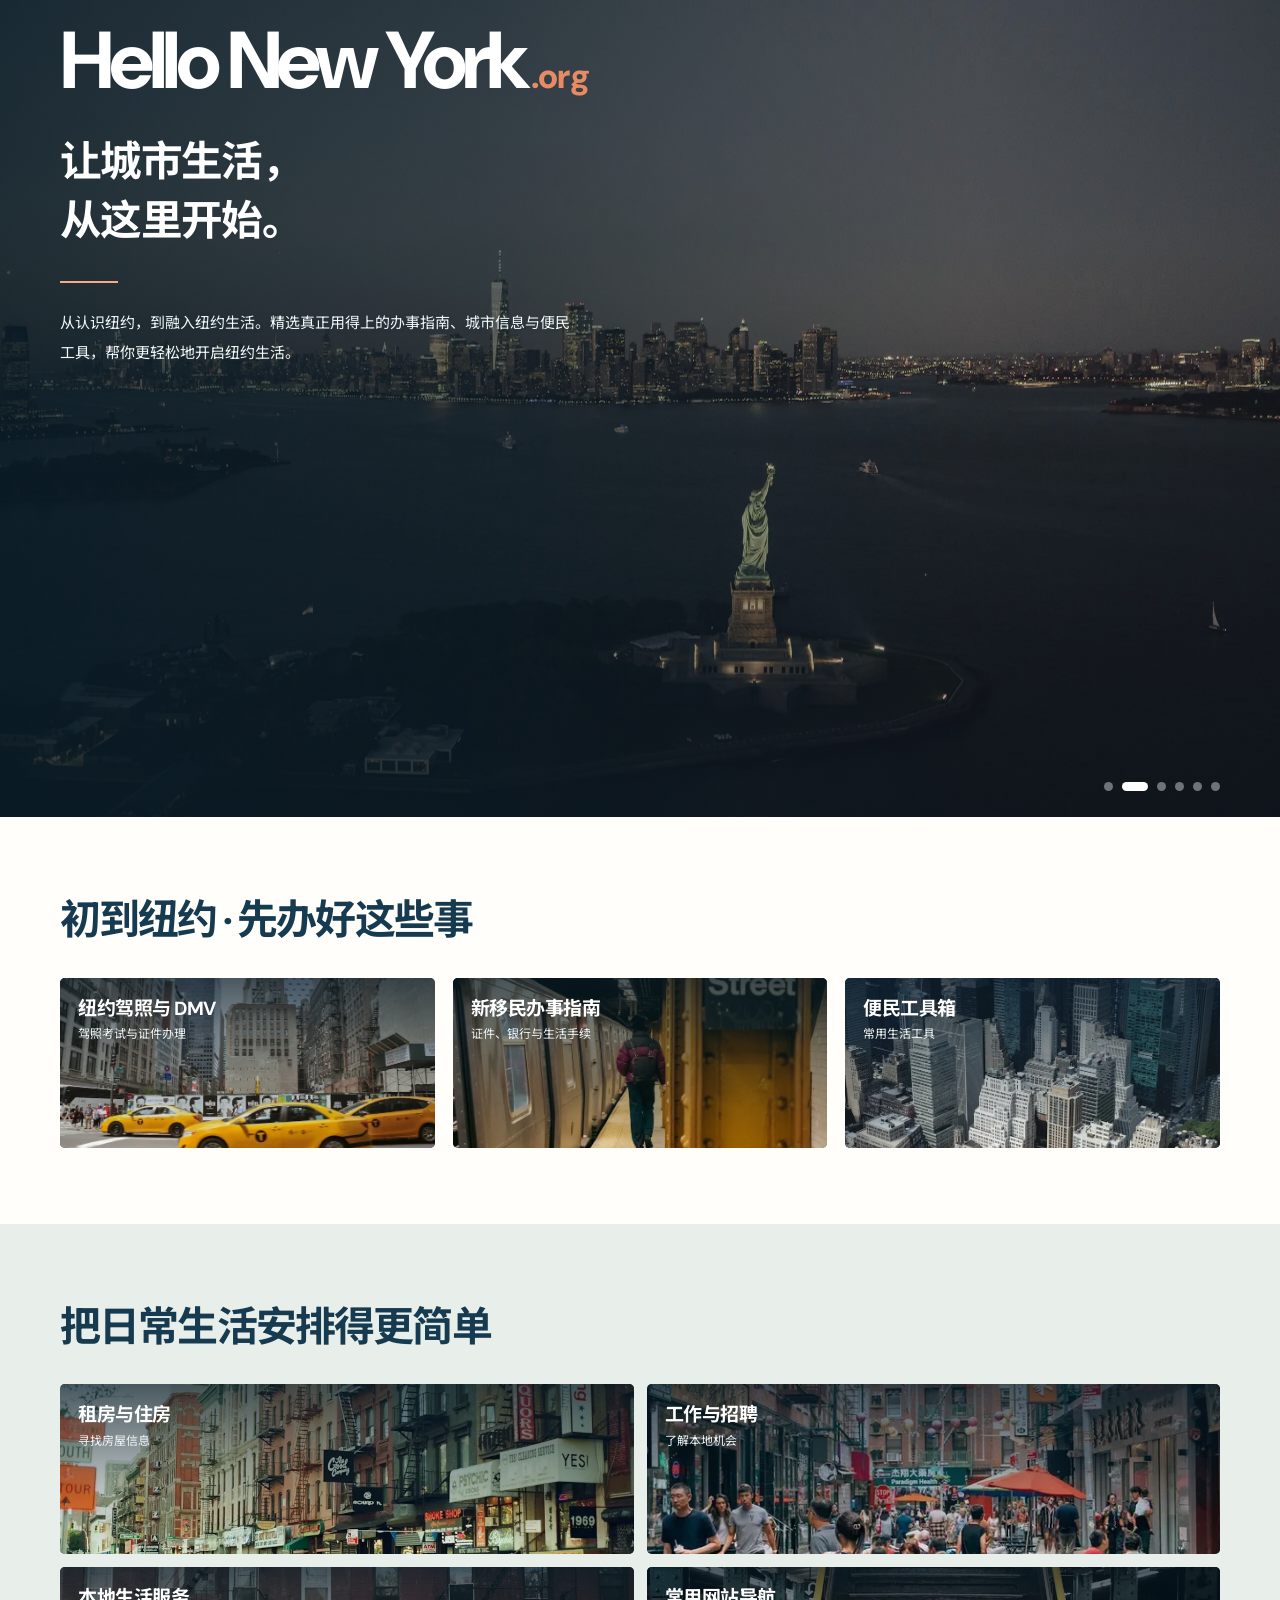
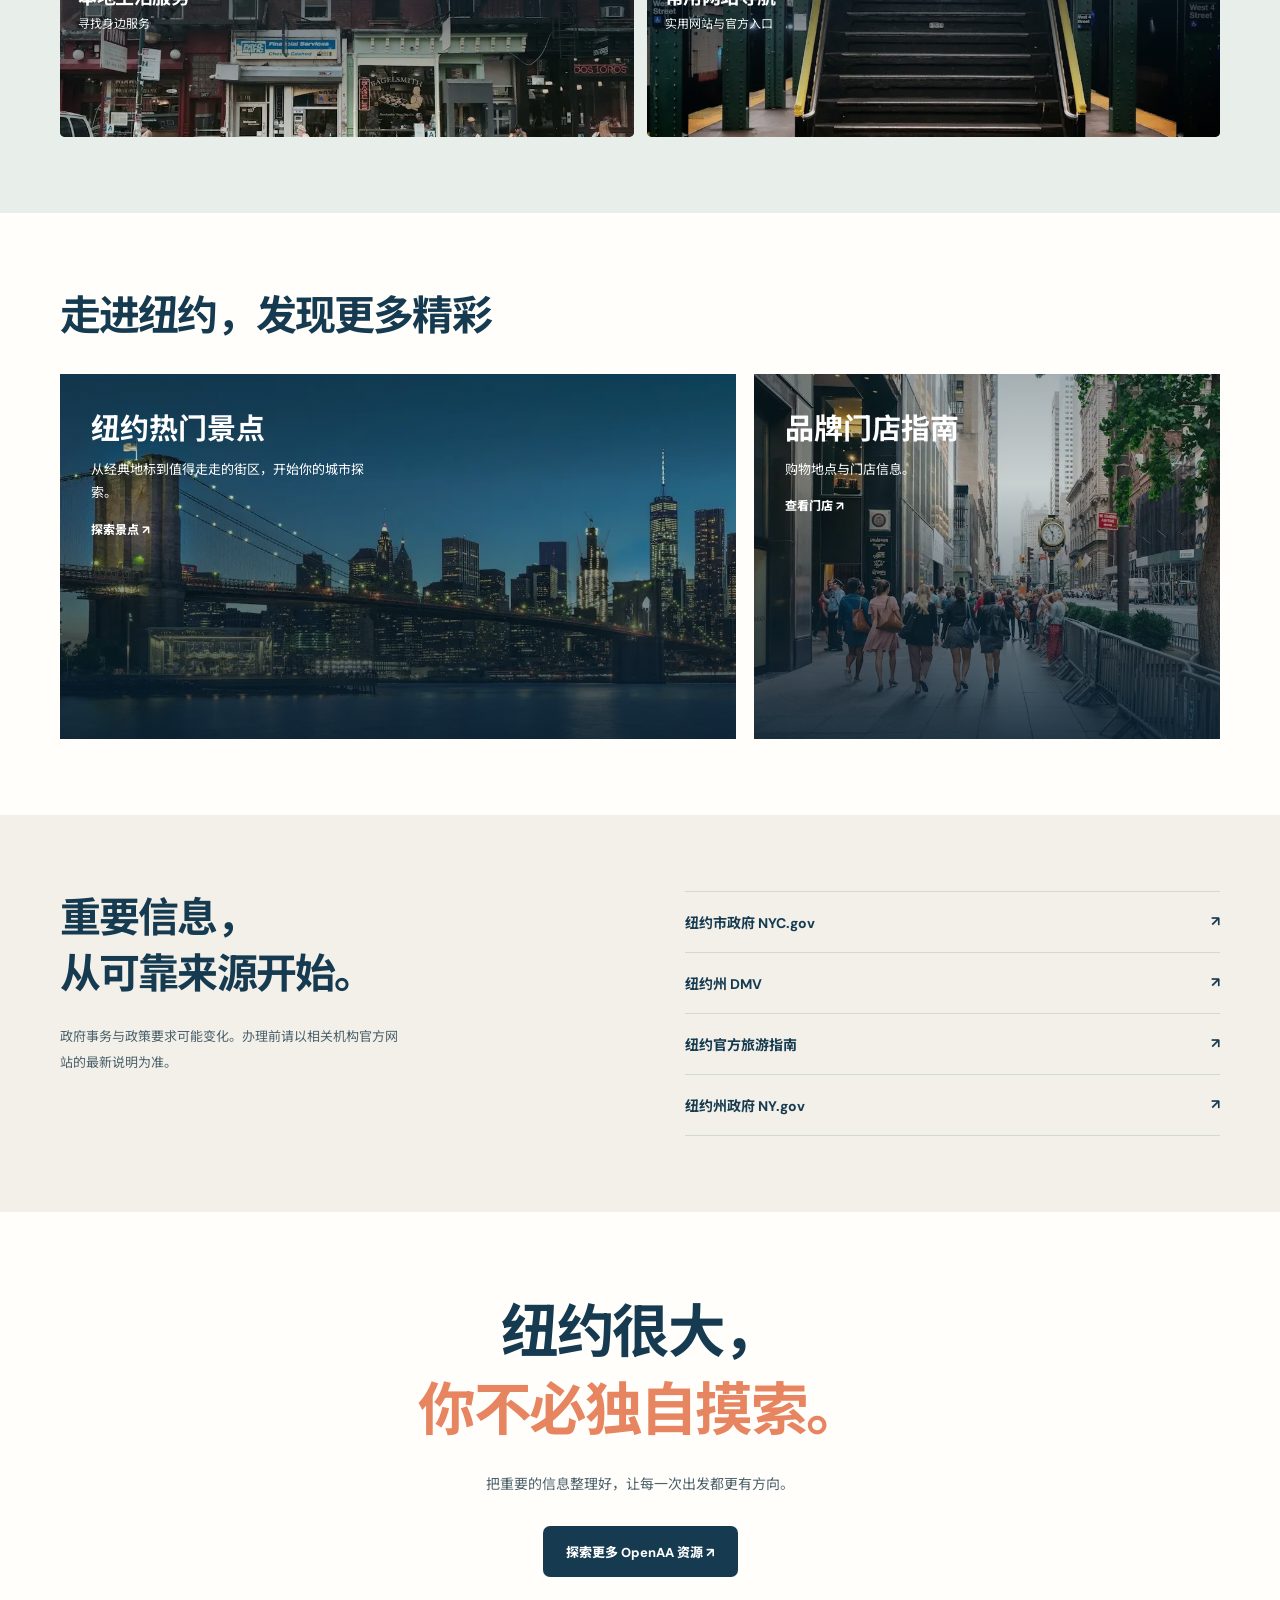
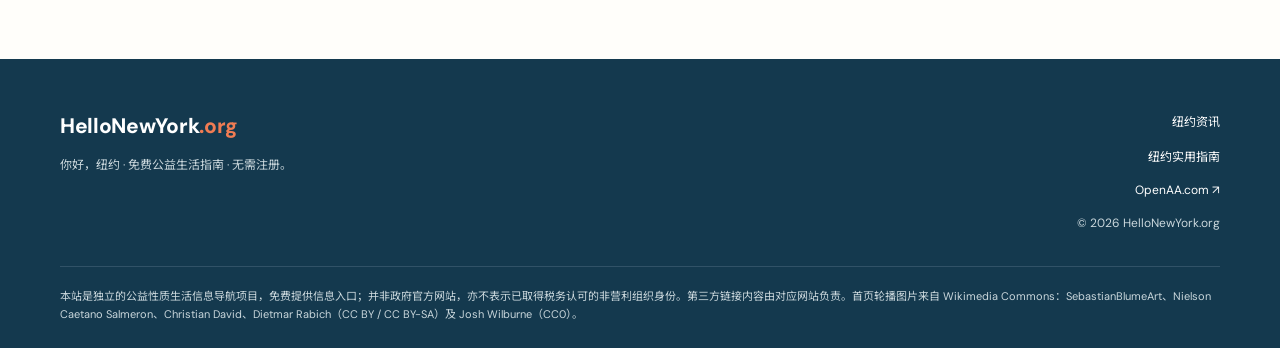
==== commit d90a76c1: "Add New York news section synced from OpenAA" ====
--- a/index.html
+++ b/index.html
@@ -14,7 +14,7 @@
 <meta property="og:type" content="website"><meta property="og:title" content="HelloNewYork.org｜你好，纽约"><meta property="og:description" content="免费的纽约公益生活指南，从认识纽约，到融入纽约生活。"><meta property="og:url" content="https://hellonewyork.org/">
 <meta property="og:image" content="https://hellonewyork.org/og-image.jpg"><meta property="og:image:width" content="1200"><meta property="og:image:height" content="630"><meta property="og:image:alt" content="Hello New York 纽约生活指南分享封面">
 <meta name="twitter:card" content="summary_large_image"><meta name="twitter:image" content="https://hellonewyork.org/og-image.jpg">
-<link rel="stylesheet" href="./styles.css?v=20261115">
+<link rel="stylesheet" href="./styles.css?v=20261117">
 <script type="application/ld+json">{"@context":"https://schema.org","@type":"WebSite","name":"Hello New York","alternateName":"你好，纽约","url":"https://hellonewyork.org/","description":"纽约生活与新移民实用指南","inLanguage":["zh-CN","en"]}</script>
 </head>
 <body>
@@ -45,6 +45,7 @@
 </div>
 </section>
 <!-- HOME_GUIDE_CATEGORIES -->
+<!-- HOME_NEWS -->
 <section class="section wrap" id="start"><div class="section-head"><div><h2>初到纽约 · 先办好这些事</h2></div></div>
 <div class="cards">
 <a class="photo-card" href="https://openaa.com/dmv" target="_blank" rel="noopener"><img src="./assets/dmv.webp" alt="纽约街头行驶的黄色出租车" width="850" height="638" loading="lazy"><div><h3>纽约驾照与 DMV</h3><p>驾照考试与证件办理</p></div><span class="photo-arrow" aria-hidden="true">↗</span></a>
@@ -69,6 +70,6 @@
 </div></div></section>
 <section class="closing wrap"><h2>纽约很大，<br><i>你不必独自摸索。</i></h2><p>把重要的信息整理好，让每一次出发都更有方向。</p><a class="button primary" href="https://go.openaa.com/" target="_blank" rel="noopener">探索更多 OpenAA 资源 ↗</a></section>
 </main>
-<footer><div class="wrap foot"><div><a class="foot-logo" href="#top">HelloNewYork<span class="org-suffix">.org</span></a><p>你好，纽约 · 免费公益生活指南 · 无需注册。</p></div><div class="footer-right"><a href="/topics/">纽约实用指南</a><a href="https://openaa.com/" target="_blank" rel="noopener">OpenAA.com ↗</a><span>© <span id="year">2026</span> HelloNewYork.org</span></div></div><div class="wrap disclaimer">本站是独立的公益性质生活信息导航项目，免费提供信息入口；并非政府官方网站，亦不表示已取得税务认可的非营利组织身份。第三方链接内容由对应网站负责。首页轮播图片来自 Wikimedia Commons：SebastianBlumeArt、Nielson Caetano Salmeron、Christian David、Dietmar Rabich（CC BY / CC BY-SA）及 Josh Wilburne（CC0）。</div></footer>
+<footer><div class="wrap foot"><div><a class="foot-logo" href="#top">HelloNewYork<span class="org-suffix">.org</span></a><p>你好，纽约 · 免费公益生活指南 · 无需注册。</p></div><div class="footer-right"><a href="/news/">纽约资讯</a><a href="/topics/">纽约实用指南</a><a href="https://openaa.com/" target="_blank" rel="noopener">OpenAA.com ↗</a><span>© <span id="year">2026</span> HelloNewYork.org</span></div></div><div class="wrap disclaimer">本站是独立的公益性质生活信息导航项目，免费提供信息入口；并非政府官方网站，亦不表示已取得税务认可的非营利组织身份。第三方链接内容由对应网站负责。首页轮播图片来自 Wikimedia Commons：SebastianBlumeArt、Nielson Caetano Salmeron、Christian David、Dietmar Rabich（CC BY / CC BY-SA）及 Josh Wilburne（CC0）。</div></footer>
 <script src="./script.js?v=20261115" defer></script>
 </body></html>
--- a/styles.css
+++ b/styles.css
@@ -275,10 +275,29 @@
 
 /* Share button in the header, next to Go.OpenAA */
 .nav-actions{display:flex;align-items:center;gap:10px}
-.share-btn{display:inline-flex;align-items:center;justify-content:center;width:38px;height:38px;border:1px solid var(--ink);border-radius:50%;background:transparent;color:var(--ink);cursor:pointer;flex:0 0 auto;padding:0}
-.share-btn:hover{background:var(--ink);color:#fff}
+.share-btn{display:inline-flex;align-items:center;justify-content:center;width:40px;height:40px;border:1px solid #d9dee3;border-radius:50%;background:transparent;color:#3c4a56;cursor:pointer;flex:0 0 auto;padding:0}
+.share-btn:hover{background:#f3f5f7}
 .share-tip{position:fixed;left:50%;bottom:28px;transform:translateX(-50%) translateY(10px);background:#163b51;color:#fff;font-size:13px;font-weight:700;padding:9px 16px;border-radius:50px;opacity:0;pointer-events:none;transition:opacity .25s,transform .25s;z-index:50}
 .share-tip.show{opacity:1;transform:translateX(-50%) translateY(0)}
-@media(max-width:700px){
-.share-btn{width:34px;height:34px;border:0}
-}
+
+/* New York news (/news/): cards, cover, key points, OpenAA button */
+.news-card{display:block;position:relative;isolation:isolate;overflow:hidden;min-height:200px;border-radius:12px;background:#23495c;color:#fff;text-decoration:none}
+.news-card>img{position:absolute;inset:0;width:100%;height:100%;object-fit:cover;z-index:-2;transition:transform .3s}
+.news-card:before{content:"";position:absolute;inset:0;z-index:-1;background:linear-gradient(180deg,rgba(5,25,35,.18),rgba(5,25,35,.8))}
+.news-card:hover>img{transform:scale(1.04)}
+.news-card-copy{position:absolute;left:0;right:0;bottom:0;display:flex;flex-direction:column;gap:6px;padding:16px}
+.news-card-copy small{font-size:12px;opacity:.88}
+.news-card-copy strong{font-size:16px;line-height:1.45}
+.home-news-grid{display:grid;grid-template-columns:repeat(3,minmax(0,1fr));gap:14px}
+.news-cover{margin:24px 0 4px}
+.news-cover img{display:block;width:100%;border-radius:12px}
+.news-points{margin:6px 0 0;padding-left:22px;color:#405b68;font-size:15px;line-height:2}
+.news-cta{margin:36px 0 6px;text-align:center}
+.news-cta-btn{display:inline-block;background:#a64e30;color:#fff;font-weight:700;font-size:16px;line-height:1.4;padding:13px 32px;border-radius:50px;text-decoration:none}
+.news-cta-btn:hover{background:#8c4527;color:#fff}
+.news-guide{font-size:14px;color:#4c6774}
+@media(max-width:700px){
+.home-news-grid{grid-template-columns:1fr}
+.news-card{min-height:180px}
+.news-points{font-size:14px}
+}
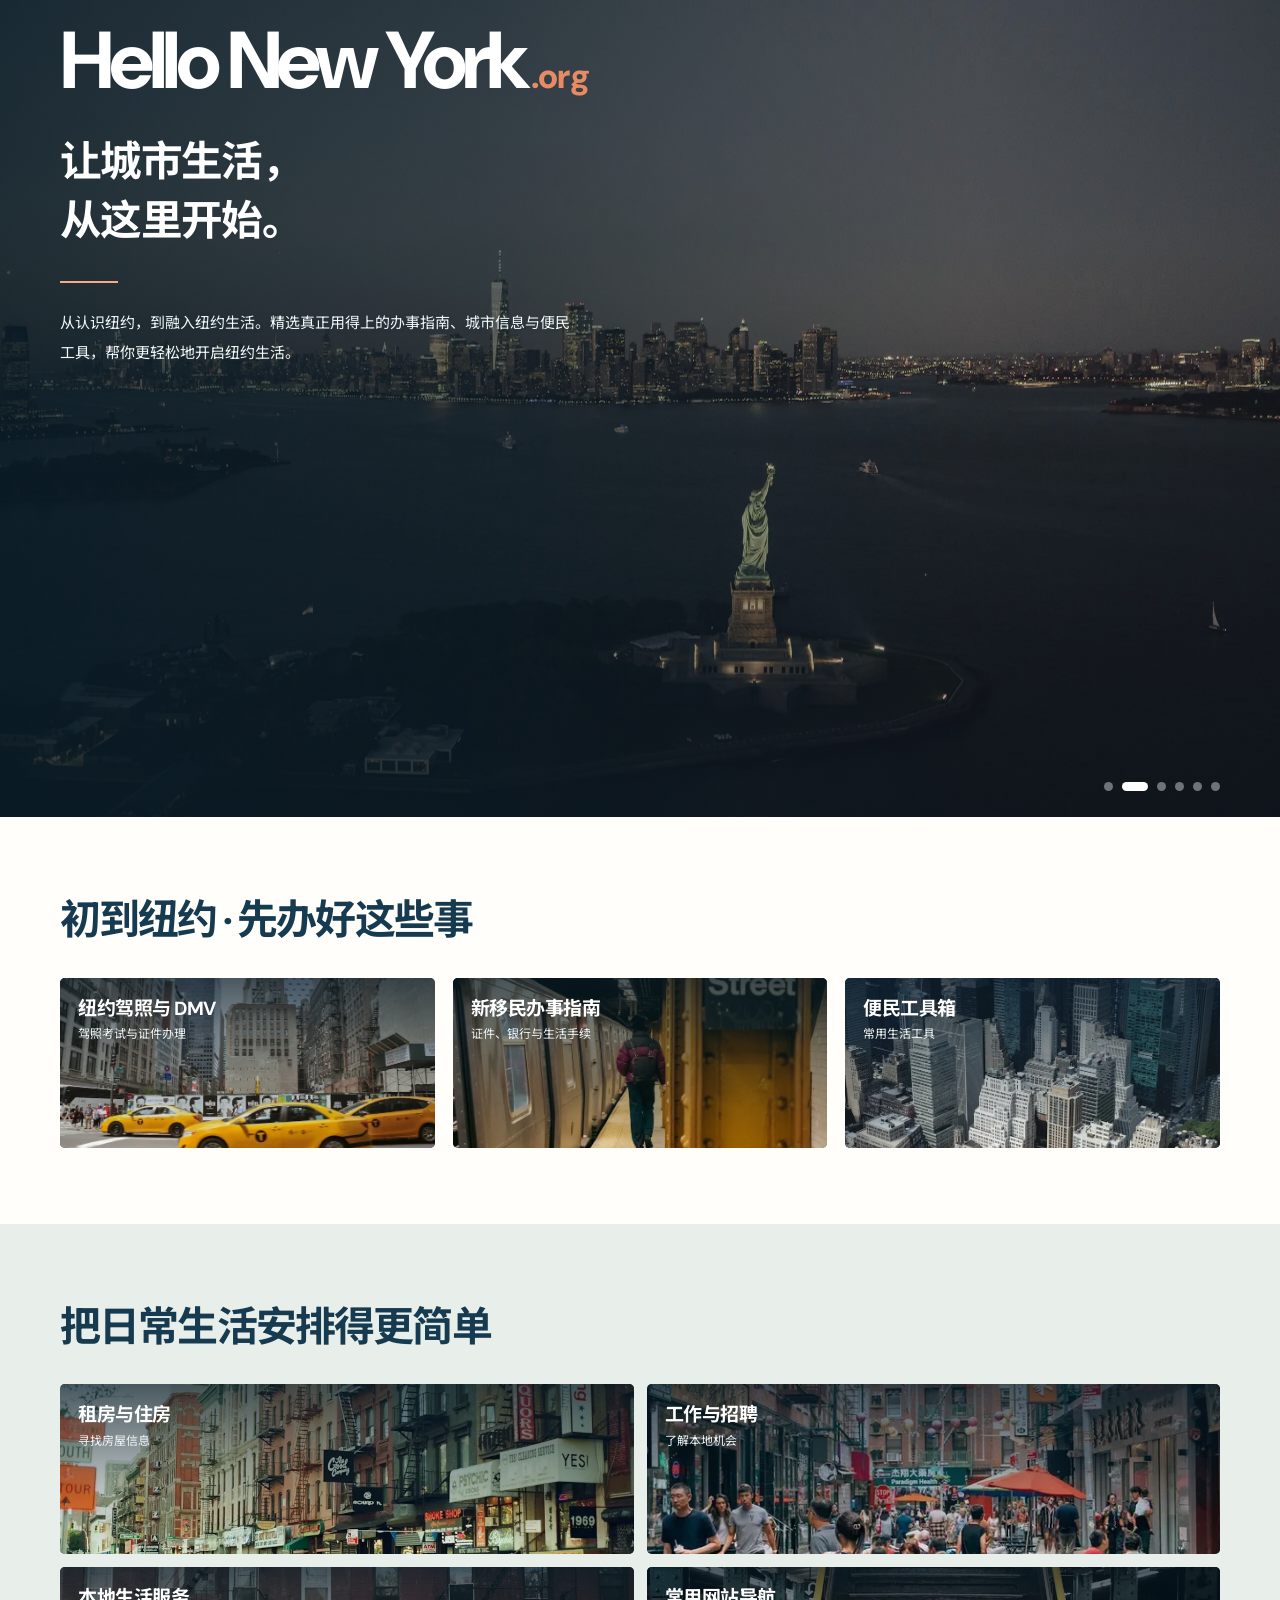
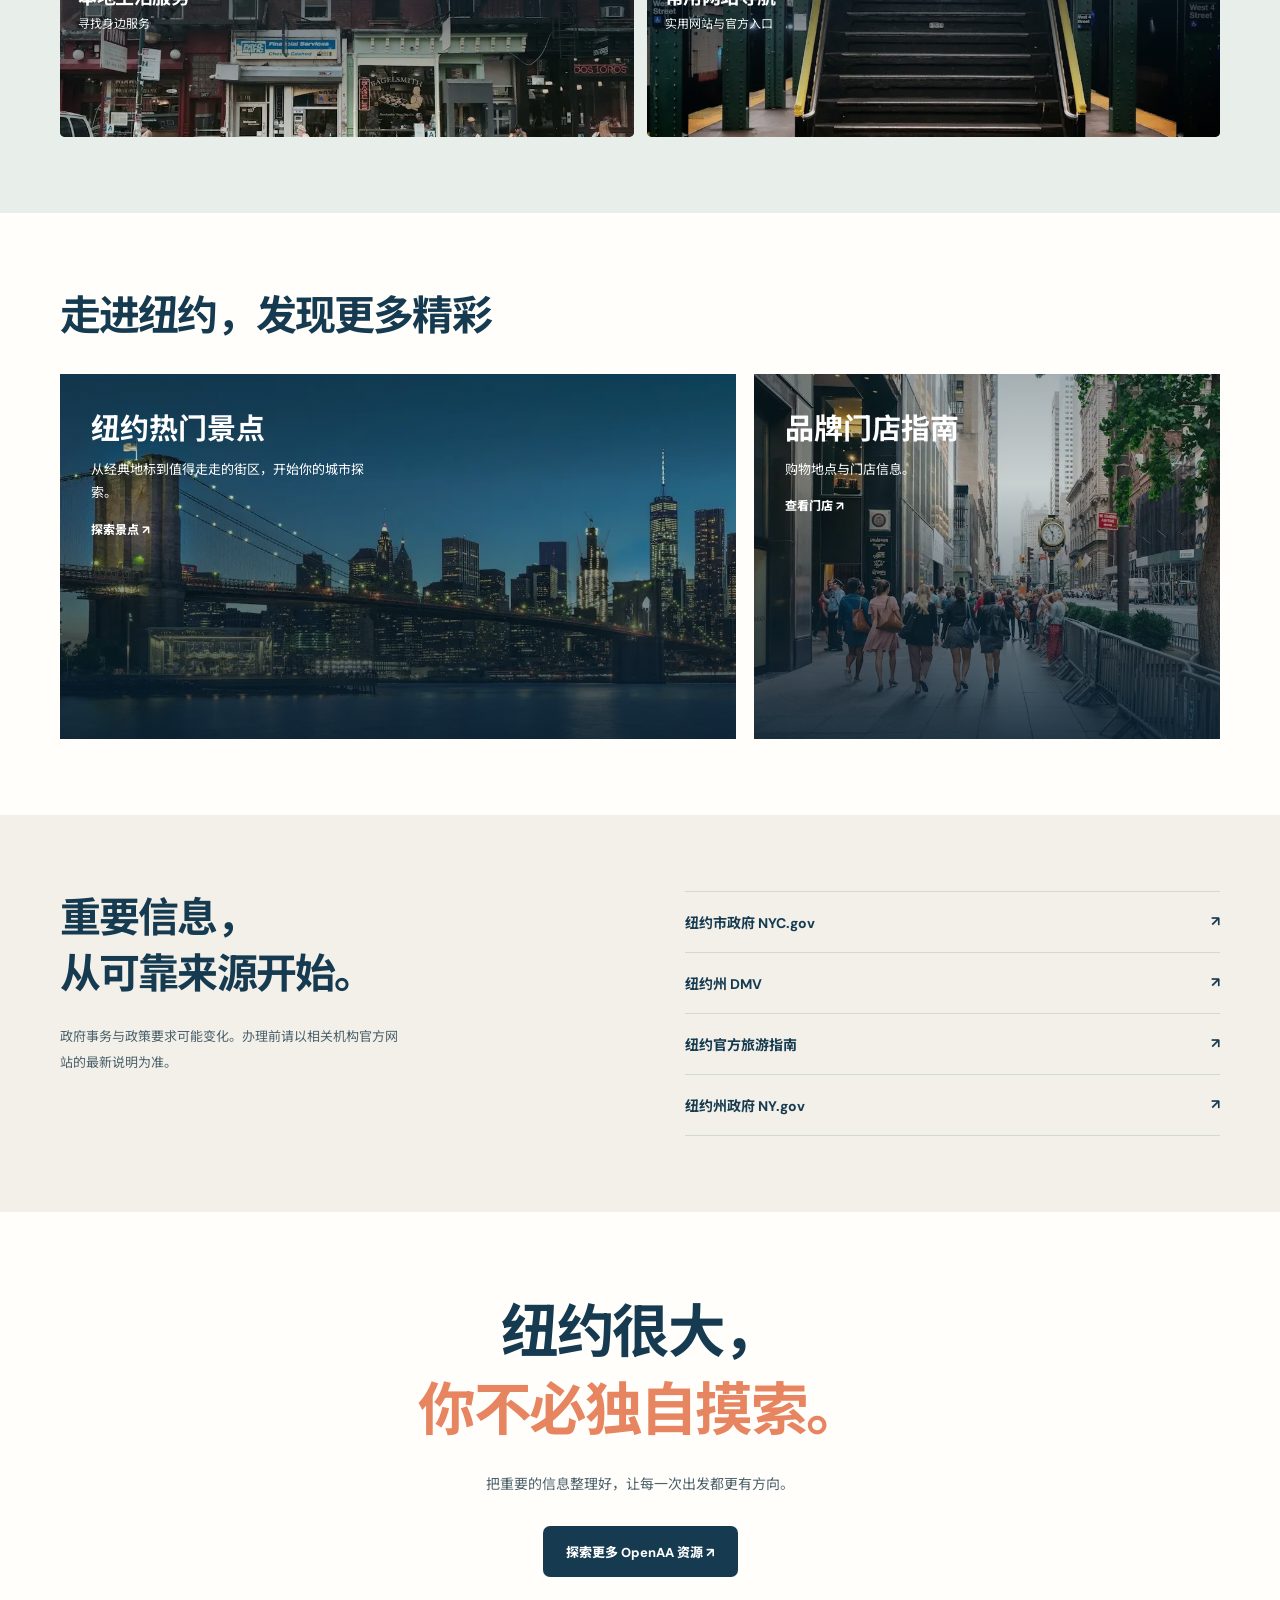
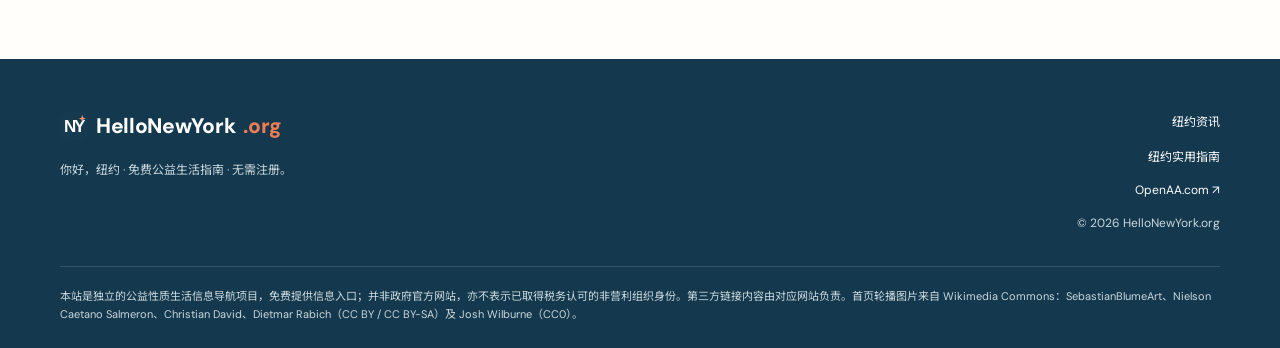
==== commit edf11cf5: "Detail pages: OpenAA column widths + favicon logo in header and footer" ====
--- a/index.html
+++ b/index.html
@@ -14,7 +14,7 @@
 <meta property="og:type" content="website"><meta property="og:title" content="HelloNewYork.org｜你好，纽约"><meta property="og:description" content="免费的纽约公益生活指南，从认识纽约，到融入纽约生活。"><meta property="og:url" content="https://hellonewyork.org/">
 <meta property="og:image" content="https://hellonewyork.org/og-image.jpg"><meta property="og:image:width" content="1200"><meta property="og:image:height" content="630"><meta property="og:image:alt" content="Hello New York 纽约生活指南分享封面">
 <meta name="twitter:card" content="summary_large_image"><meta name="twitter:image" content="https://hellonewyork.org/og-image.jpg">
-<link rel="stylesheet" href="./styles.css?v=20261117">
+<link rel="stylesheet" href="./styles.css?v=20261119">
 <script type="application/ld+json">{"@context":"https://schema.org","@type":"WebSite","name":"Hello New York","alternateName":"你好，纽约","url":"https://hellonewyork.org/","description":"纽约生活与新移民实用指南","inLanguage":["zh-CN","en"]}</script>
 </head>
 <body>
@@ -70,6 +70,6 @@
 </div></div></section>
 <section class="closing wrap"><h2>纽约很大，<br><i>你不必独自摸索。</i></h2><p>把重要的信息整理好，让每一次出发都更有方向。</p><a class="button primary" href="https://go.openaa.com/" target="_blank" rel="noopener">探索更多 OpenAA 资源 ↗</a></section>
 </main>
-<footer><div class="wrap foot"><div><a class="foot-logo" href="#top">HelloNewYork<span class="org-suffix">.org</span></a><p>你好，纽约 · 免费公益生活指南 · 无需注册。</p></div><div class="footer-right"><a href="/news/">纽约资讯</a><a href="/topics/">纽约实用指南</a><a href="https://openaa.com/" target="_blank" rel="noopener">OpenAA.com ↗</a><span>© <span id="year">2026</span> HelloNewYork.org</span></div></div><div class="wrap disclaimer">本站是独立的公益性质生活信息导航项目，免费提供信息入口；并非政府官方网站，亦不表示已取得税务认可的非营利组织身份。第三方链接内容由对应网站负责。首页轮播图片来自 Wikimedia Commons：SebastianBlumeArt、Nielson Caetano Salmeron、Christian David、Dietmar Rabich（CC BY / CC BY-SA）及 Josh Wilburne（CC0）。</div></footer>
+<footer><div class="wrap foot"><div><a class="foot-logo" href="#top"><img class="foot-logo-img" src="/favicon.svg" alt="HelloNewYork.org" width="28" height="28">HelloNewYork<span class="org-suffix">.org</span></a><p>你好，纽约 · 免费公益生活指南 · 无需注册。</p></div><div class="footer-right"><a href="/news/">纽约资讯</a><a href="/topics/">纽约实用指南</a><a href="https://openaa.com/" target="_blank" rel="noopener">OpenAA.com ↗</a><span>© <span id="year">2026</span> HelloNewYork.org</span></div></div><div class="wrap disclaimer">本站是独立的公益性质生活信息导航项目，免费提供信息入口；并非政府官方网站，亦不表示已取得税务认可的非营利组织身份。第三方链接内容由对应网站负责。首页轮播图片来自 Wikimedia Commons：SebastianBlumeArt、Nielson Caetano Salmeron、Christian David、Dietmar Rabich（CC BY / CC BY-SA）及 Josh Wilburne（CC0）。</div></footer>
 <script src="./script.js?v=20261115" defer></script>
 </body></html>
--- a/styles.css
+++ b/styles.css
@@ -301,3 +301,9 @@
 .news-card{min-height:180px}
 .news-points{font-size:14px}
 }
+
+/* 页头页脚品牌标（favicon 图案） */
+.brand-logo{width:36px;height:36px;flex:none}
+.foot-logo{display:inline-flex;align-items:center;gap:8px}
+.foot-logo-img{width:28px;height:28px;flex:none}
+@media(max-width:700px){.brand-logo{width:32px;height:32px}}
